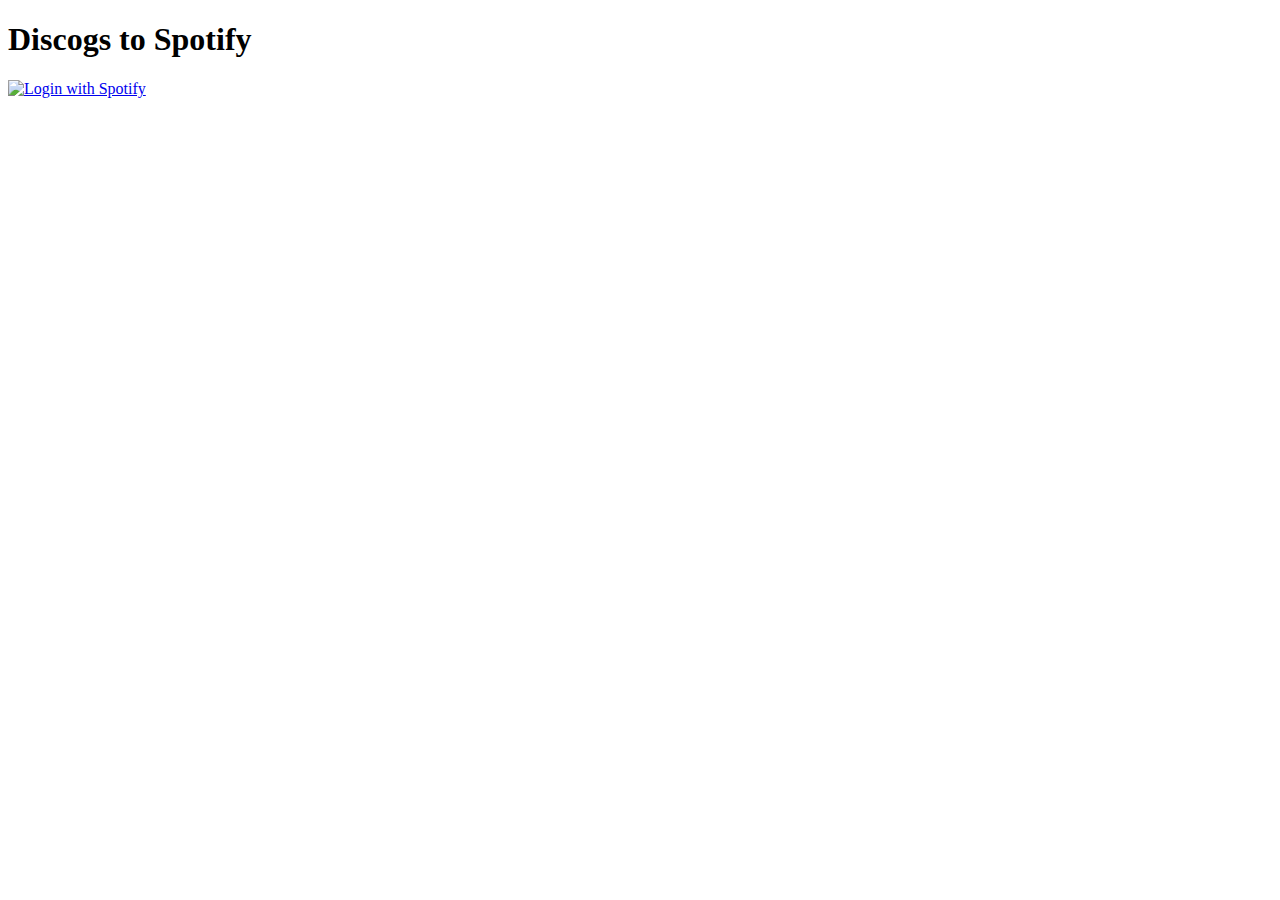
==== internal/server/templates/index.html @ 14364a16 "feat: htmx also on login" ====
<!DOCTYPE html>
<html lang="en">

<head>
    <meta charset="UTF-8">
    <meta name="viewport" content="width=device-width, initial-scale=1.0">
    <title>Discogs to Spotify</title>
    <script src="https://cdn.tailwindcss.com"></script>
    <script src="https://unpkg.com/htmx.org@2.0.0"></script>
    <style>
        .htmx-indicator {
            opacity: 0;
            transition: opacity 0.3s ease-in-out;
        }

        .htmx-request .htmx-indicator {
            opacity: 1;
        }
    </style>
</head>

<body class="bg-gray-200 p-10">
    <div class="max-w-xl mx-auto text-center">
        <h1 class="text-3xl mb-5 text-center">Discogs to Spotify</h1>
        <div class="flex justify-center h-screen">
            <a class="block" href="/auth/login">
                <img src="https://img.shields.io/badge/Login_with-Spotify-green?logo=spotify" alt="Login with Spotify">
            </a>
        </div>
    </div>
</body>

</html>
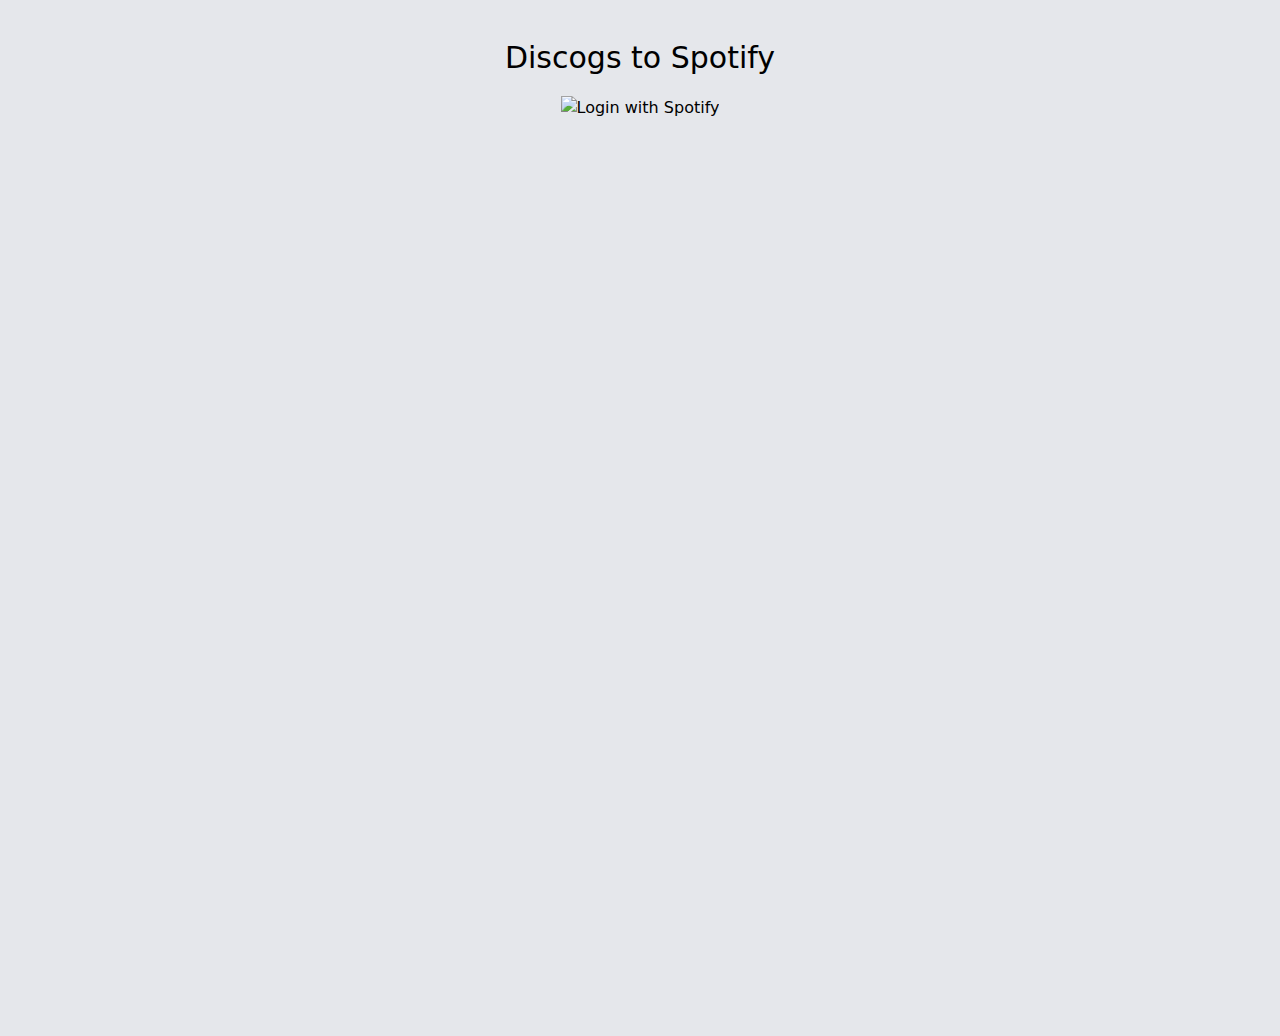
==== commit 2bc0edad: "chore: config tailwind for prod" ====
--- a/internal/server/templates/index.html
+++ b/internal/server/templates/index.html
@@ -4,8 +4,8 @@
 <head>
     <meta charset="UTF-8">
     <meta name="viewport" content="width=device-width, initial-scale=1.0">
+    <link rel="stylesheet" href="/static/css/output.css">
     <title>Discogs to Spotify</title>
-    <script src="https://cdn.tailwindcss.com"></script>
     <script src="https://unpkg.com/htmx.org@2.0.0"></script>
     <style>
         .htmx-indicator {
--- a/static/css/output.css
+++ b/static/css/output.css
@@ -0,0 +1 @@
+*,:after,:before{--tw-border-spacing-x:0;--tw-border-spacing-y:0;--tw-translate-x:0;--tw-translate-y:0;--tw-rotate:0;--tw-skew-x:0;--tw-skew-y:0;--tw-scale-x:1;--tw-scale-y:1;--tw-pan-x: ;--tw-pan-y: ;--tw-pinch-zoom: ;--tw-scroll-snap-strictness:proximity;--tw-gradient-from-position: ;--tw-gradient-via-position: ;--tw-gradient-to-position: ;--tw-ordinal: ;--tw-slashed-zero: ;--tw-numeric-figure: ;--tw-numeric-spacing: ;--tw-numeric-fraction: ;--tw-ring-inset: ;--tw-ring-offset-width:0px;--tw-ring-offset-color:#fff;--tw-ring-color:rgba(59,130,246,.5);--tw-ring-offset-shadow:0 0 #0000;--tw-ring-shadow:0 0 #0000;--tw-shadow:0 0 #0000;--tw-shadow-colored:0 0 #0000;--tw-blur: ;--tw-brightness: ;--tw-contrast: ;--tw-grayscale: ;--tw-hue-rotate: ;--tw-invert: ;--tw-saturate: ;--tw-sepia: ;--tw-drop-shadow: ;--tw-backdrop-blur: ;--tw-backdrop-brightness: ;--tw-backdrop-contrast: ;--tw-backdrop-grayscale: ;--tw-backdrop-hue-rotate: ;--tw-backdrop-invert: ;--tw-backdrop-opacity: ;--tw-backdrop-saturate: ;--tw-backdrop-sepia: ;--tw-contain-size: ;--tw-contain-layout: ;--tw-contain-paint: ;--tw-contain-style: }::backdrop{--tw-border-spacing-x:0;--tw-border-spacing-y:0;--tw-translate-x:0;--tw-translate-y:0;--tw-rotate:0;--tw-skew-x:0;--tw-skew-y:0;--tw-scale-x:1;--tw-scale-y:1;--tw-pan-x: ;--tw-pan-y: ;--tw-pinch-zoom: ;--tw-scroll-snap-strictness:proximity;--tw-gradient-from-position: ;--tw-gradient-via-position: ;--tw-gradient-to-position: ;--tw-ordinal: ;--tw-slashed-zero: ;--tw-numeric-figure: ;--tw-numeric-spacing: ;--tw-numeric-fraction: ;--tw-ring-inset: ;--tw-ring-offset-width:0px;--tw-ring-offset-color:#fff;--tw-ring-color:rgba(59,130,246,.5);--tw-ring-offset-shadow:0 0 #0000;--tw-ring-shadow:0 0 #0000;--tw-shadow:0 0 #0000;--tw-shadow-colored:0 0 #0000;--tw-blur: ;--tw-brightness: ;--tw-contrast: ;--tw-grayscale: ;--tw-hue-rotate: ;--tw-invert: ;--tw-saturate: ;--tw-sepia: ;--tw-drop-shadow: ;--tw-backdrop-blur: ;--tw-backdrop-brightness: ;--tw-backdrop-contrast: ;--tw-backdrop-grayscale: ;--tw-backdrop-hue-rotate: ;--tw-backdrop-invert: ;--tw-backdrop-opacity: ;--tw-backdrop-saturate: ;--tw-backdrop-sepia: ;--tw-contain-size: ;--tw-contain-layout: ;--tw-contain-paint: ;--tw-contain-style: }/*! tailwindcss v3.4.17 | MIT License | https://tailwindcss.com*/*,:after,:before{border:0 solid #e5e7eb;box-sizing:border-box}:after,:before{--tw-content:""}:host,html{line-height:1.5;-webkit-text-size-adjust:100%;font-family:ui-sans-serif,system-ui,sans-serif,Apple Color Emoji,Segoe UI Emoji,Segoe UI Symbol,Noto Color Emoji;font-feature-settings:normal;font-variation-settings:normal;-moz-tab-size:4;-o-tab-size:4;tab-size:4;-webkit-tap-highlight-color:transparent}body{line-height:inherit;margin:0}hr{border-top-width:1px;color:inherit;height:0}abbr:where([title]){-webkit-text-decoration:underline dotted;text-decoration:underline dotted}h1,h2,h3,h4,h5,h6{font-size:inherit;font-weight:inherit}a{color:inherit;text-decoration:inherit}b,strong{font-weight:bolder}code,kbd,pre,samp{font-family:ui-monospace,SFMono-Regular,Menlo,Monaco,Consolas,Liberation Mono,Courier New,monospace;font-feature-settings:normal;font-size:1em;font-variation-settings:normal}small{font-size:80%}sub,sup{font-size:75%;line-height:0;position:relative;vertical-align:baseline}sub{bottom:-.25em}sup{top:-.5em}table{border-collapse:collapse;border-color:inherit;text-indent:0}button,input,optgroup,select,textarea{color:inherit;font-family:inherit;font-feature-settings:inherit;font-size:100%;font-variation-settings:inherit;font-weight:inherit;letter-spacing:inherit;line-height:inherit;margin:0;padding:0}button,select{text-transform:none}button,input:where([type=button]),input:where([type=reset]),input:where([type=submit]){-webkit-appearance:button;background-color:transparent;background-image:none}:-moz-focusring{outline:auto}:-moz-ui-invalid{box-shadow:none}progress{vertical-align:baseline}::-webkit-inner-spin-button,::-webkit-outer-spin-button{height:auto}[type=search]{-webkit-appearance:textfield;outline-offset:-2px}::-webkit-search-decoration{-webkit-appearance:none}::-webkit-file-upload-button{-webkit-appearance:button;font:inherit}summary{display:list-item}blockquote,dd,dl,figure,h1,h2,h3,h4,h5,h6,hr,p,pre{margin:0}fieldset{margin:0}fieldset,legend{padding:0}menu,ol,ul{list-style:none;margin:0;padding:0}dialog{padding:0}textarea{resize:vertical}input::-moz-placeholder,textarea::-moz-placeholder{color:#9ca3af;opacity:1}input::placeholder,textarea::placeholder{color:#9ca3af;opacity:1}[role=button],button{cursor:pointer}:disabled{cursor:default}audio,canvas,embed,iframe,img,object,svg,video{display:block;vertical-align:middle}img,video{height:auto;max-width:100%}[hidden]:where(:not([hidden=until-found])){display:none}.sr-only{height:1px;margin:-1px;overflow:hidden;padding:0;position:absolute;width:1px;clip:rect(0,0,0,0);border-width:0;white-space:nowrap}.mx-auto{margin-left:auto;margin-right:auto}.my-2{margin-bottom:.5rem;margin-top:.5rem}.mb-4{margin-bottom:1rem}.mb-5{margin-bottom:1.25rem}.ml-2{margin-left:.5rem}.mt-2{margin-top:.5rem}.mt-4{margin-top:1rem}.block{display:block}.flex{display:flex}.hidden{display:none}.h-screen{height:100vh}.w-full{width:100%}.max-w-lg{max-width:32rem}.max-w-sm{max-width:24rem}.max-w-xl{max-width:36rem}.items-center{align-items:center}.justify-center{justify-content:center}.rounded-lg{border-radius:.5rem}.rounded-l{border-bottom-left-radius:.25rem;border-top-left-radius:.25rem}.rounded-r{border-bottom-right-radius:.25rem;border-top-right-radius:.25rem}.border{border-width:1px}.bg-blue-500{--tw-bg-opacity:1;background-color:rgb(59 130 246/var(--tw-bg-opacity,1))}.bg-gray-200{--tw-bg-opacity:1;background-color:rgb(229 231 235/var(--tw-bg-opacity,1))}.bg-red-100{--tw-bg-opacity:1;background-color:rgb(254 226 226/var(--tw-bg-opacity,1))}.bg-white{--tw-bg-opacity:1;background-color:rgb(255 255 255/var(--tw-bg-opacity,1))}.p-10{padding:2.5rem}.p-2{padding:.5rem}.p-5{padding:1.25rem}.text-center{text-align:center}.text-3xl{font-size:1.875rem;line-height:2.25rem}.text-xl{font-size:1.25rem;line-height:1.75rem}.font-semibold{font-weight:600}.text-blue-500{--tw-text-opacity:1;color:rgb(59 130 246/var(--tw-text-opacity,1))}.text-red-700{--tw-text-opacity:1;color:rgb(185 28 28/var(--tw-text-opacity,1))}.text-white{--tw-text-opacity:1;color:rgb(255 255 255/var(--tw-text-opacity,1))}.underline{text-decoration-line:underline}.shadow-md{--tw-shadow:0 4px 6px -1px rgba(0,0,0,.1),0 2px 4px -2px rgba(0,0,0,.1);--tw-shadow-colored:0 4px 6px -1px var(--tw-shadow-color),0 2px 4px -2px var(--tw-shadow-color);box-shadow:var(--tw-ring-offset-shadow,0 0 #0000),var(--tw-ring-shadow,0 0 #0000),var(--tw-shadow)}.transition{transition-duration:.15s;transition-property:color,background-color,border-color,text-decoration-color,fill,stroke,opacity,box-shadow,transform,filter,-webkit-backdrop-filter;transition-property:color,background-color,border-color,text-decoration-color,fill,stroke,opacity,box-shadow,transform,filter,backdrop-filter;transition-property:color,background-color,border-color,text-decoration-color,fill,stroke,opacity,box-shadow,transform,filter,backdrop-filter,-webkit-backdrop-filter;transition-timing-function:cubic-bezier(.4,0,.2,1)}.disabled\:cursor-not-allowed:disabled{cursor:not-allowed}.disabled\:bg-gray-400:disabled{--tw-bg-opacity:1;background-color:rgb(156 163 175/var(--tw-bg-opacity,1))}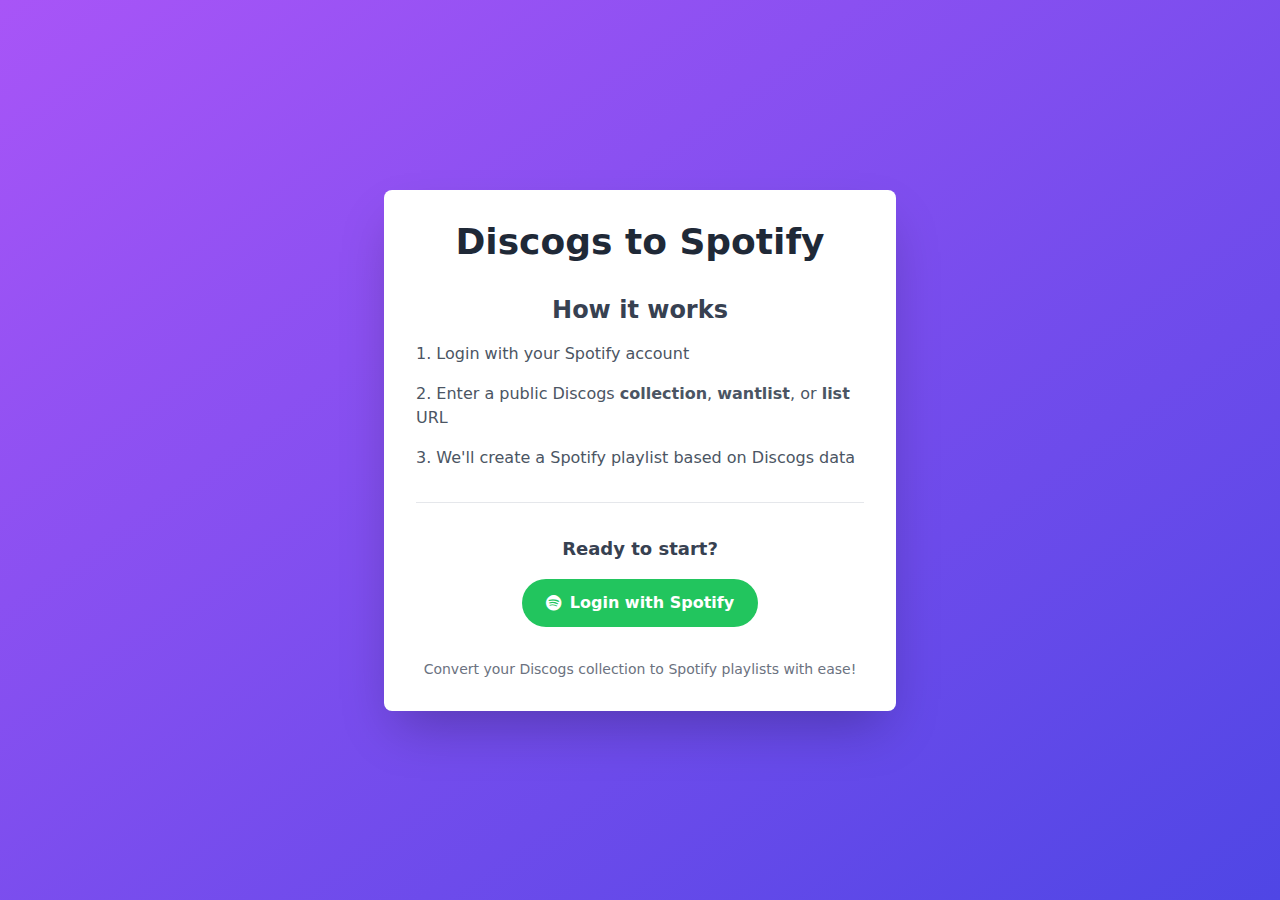
==== commit 25436b24: "wip: improve ui" ====
--- a/internal/server/templates/index.html
+++ b/internal/server/templates/index.html
@@ -1,33 +1,37 @@
 <!DOCTYPE html>
 <html lang="en">
-
 <head>
     <meta charset="UTF-8">
     <meta name="viewport" content="width=device-width, initial-scale=1.0">
+    <title>Discogs to Spotify Converter - Get Started</title>
     <link rel="stylesheet" href="/static/css/output.css">
-    <title>Discogs to Spotify</title>
-    <script src="https://unpkg.com/htmx.org@2.0.0"></script>
-    <style>
-        .htmx-indicator {
-            opacity: 0;
-            transition: opacity 0.3s ease-in-out;
-        }
+    <link href="https://cdnjs.cloudflare.com/ajax/libs/font-awesome/6.0.0-beta3/css/all.min.css" rel="stylesheet">
+</head>
+<body class="bg-gradient-to-br from-purple-500 to-indigo-600 min-h-screen flex items-center justify-center p-4">
+    <div class="bg-white rounded-lg shadow-2xl p-8 max-w-lg w-full">
+        <h1 class="text-4xl font-bold text-center mb-8 text-gray-800">Discogs to Spotify</h1>
+        <div class="space-y-8">
+            <div class="text-center">
+                <h2 class="text-2xl font-semibold mb-4 text-gray-700">How it works</h2>
+                <ol class="list-decimal list-inside text-left space-y-4 text-gray-600">
+                    <li>Login with your Spotify account</li>
+                    <li>Enter a public Discogs <b>collection</b>, <b>wantlist</b>, or <b>list</b> URL</li>
+                    <li>We'll create a Spotify playlist based on Discogs data</li>
+                </ol>
+            </div>
 
-        .htmx-request .htmx-indicator {
-            opacity: 1;
-        }
-    </style>
-</head>
+            <div class="border-t border-gray-200 pt-8 text-center">
+                <p class="text-lg font-semibold mb-4 text-gray-700">Ready to start?</p>
+                <a href="/auth/login" class="inline-flex items-center px-6 py-3 bg-green-500 text-white font-semibold rounded-full hover:bg-green-600 transition duration-300">
+                    <i class="fab fa-spotify mr-2"></i>
+                    Login with Spotify
+                </a>
+            </div>
+        </div>
 
-<body class="bg-gray-200 p-10">
-    <div class="max-w-xl mx-auto text-center">
-        <h1 class="text-3xl mb-5 text-center">Discogs to Spotify</h1>
-        <div class="flex justify-center h-screen">
-            <a class="block" href="/auth/login">
-                <img src="https://img.shields.io/badge/Login_with-Spotify-green?logo=spotify" alt="Login with Spotify">
-            </a>
+        <div class="mt-8 text-center text-sm text-gray-500">
+            <p>Convert your Discogs collection to Spotify playlists with ease!</p>
         </div>
     </div>
 </body>
-
 </html>--- a/static/css/output.css
+++ b/static/css/output.css
@@ -1 +1 @@
-*,:after,:before{--tw-border-spacing-x:0;--tw-border-spacing-y:0;--tw-translate-x:0;--tw-translate-y:0;--tw-rotate:0;--tw-skew-x:0;--tw-skew-y:0;--tw-scale-x:1;--tw-scale-y:1;--tw-pan-x: ;--tw-pan-y: ;--tw-pinch-zoom: ;--tw-scroll-snap-strictness:proximity;--tw-gradient-from-position: ;--tw-gradient-via-position: ;--tw-gradient-to-position: ;--tw-ordinal: ;--tw-slashed-zero: ;--tw-numeric-figure: ;--tw-numeric-spacing: ;--tw-numeric-fraction: ;--tw-ring-inset: ;--tw-ring-offset-width:0px;--tw-ring-offset-color:#fff;--tw-ring-color:rgba(59,130,246,.5);--tw-ring-offset-shadow:0 0 #0000;--tw-ring-shadow:0 0 #0000;--tw-shadow:0 0 #0000;--tw-shadow-colored:0 0 #0000;--tw-blur: ;--tw-brightness: ;--tw-contrast: ;--tw-grayscale: ;--tw-hue-rotate: ;--tw-invert: ;--tw-saturate: ;--tw-sepia: ;--tw-drop-shadow: ;--tw-backdrop-blur: ;--tw-backdrop-brightness: ;--tw-backdrop-contrast: ;--tw-backdrop-grayscale: ;--tw-backdrop-hue-rotate: ;--tw-backdrop-invert: ;--tw-backdrop-opacity: ;--tw-backdrop-saturate: ;--tw-backdrop-sepia: ;--tw-contain-size: ;--tw-contain-layout: ;--tw-contain-paint: ;--tw-contain-style: }::backdrop{--tw-border-spacing-x:0;--tw-border-spacing-y:0;--tw-translate-x:0;--tw-translate-y:0;--tw-rotate:0;--tw-skew-x:0;--tw-skew-y:0;--tw-scale-x:1;--tw-scale-y:1;--tw-pan-x: ;--tw-pan-y: ;--tw-pinch-zoom: ;--tw-scroll-snap-strictness:proximity;--tw-gradient-from-position: ;--tw-gradient-via-position: ;--tw-gradient-to-position: ;--tw-ordinal: ;--tw-slashed-zero: ;--tw-numeric-figure: ;--tw-numeric-spacing: ;--tw-numeric-fraction: ;--tw-ring-inset: ;--tw-ring-offset-width:0px;--tw-ring-offset-color:#fff;--tw-ring-color:rgba(59,130,246,.5);--tw-ring-offset-shadow:0 0 #0000;--tw-ring-shadow:0 0 #0000;--tw-shadow:0 0 #0000;--tw-shadow-colored:0 0 #0000;--tw-blur: ;--tw-brightness: ;--tw-contrast: ;--tw-grayscale: ;--tw-hue-rotate: ;--tw-invert: ;--tw-saturate: ;--tw-sepia: ;--tw-drop-shadow: ;--tw-backdrop-blur: ;--tw-backdrop-brightness: ;--tw-backdrop-contrast: ;--tw-backdrop-grayscale: ;--tw-backdrop-hue-rotate: ;--tw-backdrop-invert: ;--tw-backdrop-opacity: ;--tw-backdrop-saturate: ;--tw-backdrop-sepia: ;--tw-contain-size: ;--tw-contain-layout: ;--tw-contain-paint: ;--tw-contain-style: }/*! tailwindcss v3.4.17 | MIT License | https://tailwindcss.com*/*,:after,:before{border:0 solid #e5e7eb;box-sizing:border-box}:after,:before{--tw-content:""}:host,html{line-height:1.5;-webkit-text-size-adjust:100%;font-family:ui-sans-serif,system-ui,sans-serif,Apple Color Emoji,Segoe UI Emoji,Segoe UI Symbol,Noto Color Emoji;font-feature-settings:normal;font-variation-settings:normal;-moz-tab-size:4;-o-tab-size:4;tab-size:4;-webkit-tap-highlight-color:transparent}body{line-height:inherit;margin:0}hr{border-top-width:1px;color:inherit;height:0}abbr:where([title]){-webkit-text-decoration:underline dotted;text-decoration:underline dotted}h1,h2,h3,h4,h5,h6{font-size:inherit;font-weight:inherit}a{color:inherit;text-decoration:inherit}b,strong{font-weight:bolder}code,kbd,pre,samp{font-family:ui-monospace,SFMono-Regular,Menlo,Monaco,Consolas,Liberation Mono,Courier New,monospace;font-feature-settings:normal;font-size:1em;font-variation-settings:normal}small{font-size:80%}sub,sup{font-size:75%;line-height:0;position:relative;vertical-align:baseline}sub{bottom:-.25em}sup{top:-.5em}table{border-collapse:collapse;border-color:inherit;text-indent:0}button,input,optgroup,select,textarea{color:inherit;font-family:inherit;font-feature-settings:inherit;font-size:100%;font-variation-settings:inherit;font-weight:inherit;letter-spacing:inherit;line-height:inherit;margin:0;padding:0}button,select{text-transform:none}button,input:where([type=button]),input:where([type=reset]),input:where([type=submit]){-webkit-appearance:button;background-color:transparent;background-image:none}:-moz-focusring{outline:auto}:-moz-ui-invalid{box-shadow:none}progress{vertical-align:baseline}::-webkit-inner-spin-button,::-webkit-outer-spin-button{height:auto}[type=search]{-webkit-appearance:textfield;outline-offset:-2px}::-webkit-search-decoration{-webkit-appearance:none}::-webkit-file-upload-button{-webkit-appearance:button;font:inherit}summary{display:list-item}blockquote,dd,dl,figure,h1,h2,h3,h4,h5,h6,hr,p,pre{margin:0}fieldset{margin:0}fieldset,legend{padding:0}menu,ol,ul{list-style:none;margin:0;padding:0}dialog{padding:0}textarea{resize:vertical}input::-moz-placeholder,textarea::-moz-placeholder{color:#9ca3af;opacity:1}input::placeholder,textarea::placeholder{color:#9ca3af;opacity:1}[role=button],button{cursor:pointer}:disabled{cursor:default}audio,canvas,embed,iframe,img,object,svg,video{display:block;vertical-align:middle}img,video{height:auto;max-width:100%}[hidden]:where(:not([hidden=until-found])){display:none}.sr-only{height:1px;margin:-1px;overflow:hidden;padding:0;position:absolute;width:1px;clip:rect(0,0,0,0);border-width:0;white-space:nowrap}.mx-auto{margin-left:auto;margin-right:auto}.my-2{margin-bottom:.5rem;margin-top:.5rem}.mb-4{margin-bottom:1rem}.mb-5{margin-bottom:1.25rem}.ml-2{margin-left:.5rem}.mt-2{margin-top:.5rem}.mt-4{margin-top:1rem}.block{display:block}.flex{display:flex}.hidden{display:none}.h-screen{height:100vh}.w-full{width:100%}.max-w-lg{max-width:32rem}.max-w-sm{max-width:24rem}.max-w-xl{max-width:36rem}.items-center{align-items:center}.justify-center{justify-content:center}.rounded-lg{border-radius:.5rem}.rounded-l{border-bottom-left-radius:.25rem;border-top-left-radius:.25rem}.rounded-r{border-bottom-right-radius:.25rem;border-top-right-radius:.25rem}.border{border-width:1px}.bg-blue-500{--tw-bg-opacity:1;background-color:rgb(59 130 246/var(--tw-bg-opacity,1))}.bg-gray-200{--tw-bg-opacity:1;background-color:rgb(229 231 235/var(--tw-bg-opacity,1))}.bg-red-100{--tw-bg-opacity:1;background-color:rgb(254 226 226/var(--tw-bg-opacity,1))}.bg-white{--tw-bg-opacity:1;background-color:rgb(255 255 255/var(--tw-bg-opacity,1))}.p-10{padding:2.5rem}.p-2{padding:.5rem}.p-5{padding:1.25rem}.text-center{text-align:center}.text-3xl{font-size:1.875rem;line-height:2.25rem}.text-xl{font-size:1.25rem;line-height:1.75rem}.font-semibold{font-weight:600}.text-blue-500{--tw-text-opacity:1;color:rgb(59 130 246/var(--tw-text-opacity,1))}.text-red-700{--tw-text-opacity:1;color:rgb(185 28 28/var(--tw-text-opacity,1))}.text-white{--tw-text-opacity:1;color:rgb(255 255 255/var(--tw-text-opacity,1))}.underline{text-decoration-line:underline}.shadow-md{--tw-shadow:0 4px 6px -1px rgba(0,0,0,.1),0 2px 4px -2px rgba(0,0,0,.1);--tw-shadow-colored:0 4px 6px -1px var(--tw-shadow-color),0 2px 4px -2px var(--tw-shadow-color);box-shadow:var(--tw-ring-offset-shadow,0 0 #0000),var(--tw-ring-shadow,0 0 #0000),var(--tw-shadow)}.transition{transition-duration:.15s;transition-property:color,background-color,border-color,text-decoration-color,fill,stroke,opacity,box-shadow,transform,filter,-webkit-backdrop-filter;transition-property:color,background-color,border-color,text-decoration-color,fill,stroke,opacity,box-shadow,transform,filter,backdrop-filter;transition-property:color,background-color,border-color,text-decoration-color,fill,stroke,opacity,box-shadow,transform,filter,backdrop-filter,-webkit-backdrop-filter;transition-timing-function:cubic-bezier(.4,0,.2,1)}.disabled\:cursor-not-allowed:disabled{cursor:not-allowed}.disabled\:bg-gray-400:disabled{--tw-bg-opacity:1;background-color:rgb(156 163 175/var(--tw-bg-opacity,1))}+*,:after,:before{--tw-border-spacing-x:0;--tw-border-spacing-y:0;--tw-translate-x:0;--tw-translate-y:0;--tw-rotate:0;--tw-skew-x:0;--tw-skew-y:0;--tw-scale-x:1;--tw-scale-y:1;--tw-pan-x: ;--tw-pan-y: ;--tw-pinch-zoom: ;--tw-scroll-snap-strictness:proximity;--tw-gradient-from-position: ;--tw-gradient-via-position: ;--tw-gradient-to-position: ;--tw-ordinal: ;--tw-slashed-zero: ;--tw-numeric-figure: ;--tw-numeric-spacing: ;--tw-numeric-fraction: ;--tw-ring-inset: ;--tw-ring-offset-width:0px;--tw-ring-offset-color:#fff;--tw-ring-color:rgba(59,130,246,.5);--tw-ring-offset-shadow:0 0 #0000;--tw-ring-shadow:0 0 #0000;--tw-shadow:0 0 #0000;--tw-shadow-colored:0 0 #0000;--tw-blur: ;--tw-brightness: ;--tw-contrast: ;--tw-grayscale: ;--tw-hue-rotate: ;--tw-invert: ;--tw-saturate: ;--tw-sepia: ;--tw-drop-shadow: ;--tw-backdrop-blur: ;--tw-backdrop-brightness: ;--tw-backdrop-contrast: ;--tw-backdrop-grayscale: ;--tw-backdrop-hue-rotate: ;--tw-backdrop-invert: ;--tw-backdrop-opacity: ;--tw-backdrop-saturate: ;--tw-backdrop-sepia: ;--tw-contain-size: ;--tw-contain-layout: ;--tw-contain-paint: ;--tw-contain-style: }::backdrop{--tw-border-spacing-x:0;--tw-border-spacing-y:0;--tw-translate-x:0;--tw-translate-y:0;--tw-rotate:0;--tw-skew-x:0;--tw-skew-y:0;--tw-scale-x:1;--tw-scale-y:1;--tw-pan-x: ;--tw-pan-y: ;--tw-pinch-zoom: ;--tw-scroll-snap-strictness:proximity;--tw-gradient-from-position: ;--tw-gradient-via-position: ;--tw-gradient-to-position: ;--tw-ordinal: ;--tw-slashed-zero: ;--tw-numeric-figure: ;--tw-numeric-spacing: ;--tw-numeric-fraction: ;--tw-ring-inset: ;--tw-ring-offset-width:0px;--tw-ring-offset-color:#fff;--tw-ring-color:rgba(59,130,246,.5);--tw-ring-offset-shadow:0 0 #0000;--tw-ring-shadow:0 0 #0000;--tw-shadow:0 0 #0000;--tw-shadow-colored:0 0 #0000;--tw-blur: ;--tw-brightness: ;--tw-contrast: ;--tw-grayscale: ;--tw-hue-rotate: ;--tw-invert: ;--tw-saturate: ;--tw-sepia: ;--tw-drop-shadow: ;--tw-backdrop-blur: ;--tw-backdrop-brightness: ;--tw-backdrop-contrast: ;--tw-backdrop-grayscale: ;--tw-backdrop-hue-rotate: ;--tw-backdrop-invert: ;--tw-backdrop-opacity: ;--tw-backdrop-saturate: ;--tw-backdrop-sepia: ;--tw-contain-size: ;--tw-contain-layout: ;--tw-contain-paint: ;--tw-contain-style: }/*! tailwindcss v3.4.17 | MIT License | https://tailwindcss.com*/*,:after,:before{border:0 solid #e5e7eb;box-sizing:border-box}:after,:before{--tw-content:""}:host,html{line-height:1.5;-webkit-text-size-adjust:100%;font-family:ui-sans-serif,system-ui,sans-serif,Apple Color Emoji,Segoe UI Emoji,Segoe UI Symbol,Noto Color Emoji;font-feature-settings:normal;font-variation-settings:normal;-moz-tab-size:4;-o-tab-size:4;tab-size:4;-webkit-tap-highlight-color:transparent}body{line-height:inherit;margin:0}hr{border-top-width:1px;color:inherit;height:0}abbr:where([title]){-webkit-text-decoration:underline dotted;text-decoration:underline dotted}h1,h2,h3,h4,h5,h6{font-size:inherit;font-weight:inherit}a{color:inherit;text-decoration:inherit}b,strong{font-weight:bolder}code,kbd,pre,samp{font-family:ui-monospace,SFMono-Regular,Menlo,Monaco,Consolas,Liberation Mono,Courier New,monospace;font-feature-settings:normal;font-size:1em;font-variation-settings:normal}small{font-size:80%}sub,sup{font-size:75%;line-height:0;position:relative;vertical-align:baseline}sub{bottom:-.25em}sup{top:-.5em}table{border-collapse:collapse;border-color:inherit;text-indent:0}button,input,optgroup,select,textarea{color:inherit;font-family:inherit;font-feature-settings:inherit;font-size:100%;font-variation-settings:inherit;font-weight:inherit;letter-spacing:inherit;line-height:inherit;margin:0;padding:0}button,select{text-transform:none}button,input:where([type=button]),input:where([type=reset]),input:where([type=submit]){-webkit-appearance:button;background-color:transparent;background-image:none}:-moz-focusring{outline:auto}:-moz-ui-invalid{box-shadow:none}progress{vertical-align:baseline}::-webkit-inner-spin-button,::-webkit-outer-spin-button{height:auto}[type=search]{-webkit-appearance:textfield;outline-offset:-2px}::-webkit-search-decoration{-webkit-appearance:none}::-webkit-file-upload-button{-webkit-appearance:button;font:inherit}summary{display:list-item}blockquote,dd,dl,figure,h1,h2,h3,h4,h5,h6,hr,p,pre{margin:0}fieldset{margin:0}fieldset,legend{padding:0}menu,ol,ul{list-style:none;margin:0;padding:0}dialog{padding:0}textarea{resize:vertical}input::-moz-placeholder,textarea::-moz-placeholder{color:#9ca3af;opacity:1}input::placeholder,textarea::placeholder{color:#9ca3af;opacity:1}[role=button],button{cursor:pointer}:disabled{cursor:default}audio,canvas,embed,iframe,img,object,svg,video{display:block;vertical-align:middle}img,video{height:auto;max-width:100%}[hidden]:where(:not([hidden=until-found])){display:none}.sr-only{height:1px;margin:-1px;overflow:hidden;padding:0;position:absolute;width:1px;clip:rect(0,0,0,0);border-width:0;white-space:nowrap}.absolute{position:absolute}.relative{position:relative}.right-2{right:.5rem}.top-2{top:.5rem}.mx-auto{margin-left:auto;margin-right:auto}.my-2{margin-bottom:.5rem;margin-top:.5rem}.mb-4{margin-bottom:1rem}.mb-5{margin-bottom:1.25rem}.mb-8{margin-bottom:2rem}.ml-2{margin-left:.5rem}.mr-1{margin-right:.25rem}.mr-2{margin-right:.5rem}.mt-2{margin-top:.5rem}.mt-4{margin-top:1rem}.mt-8{margin-top:2rem}.block{display:block}.flex{display:flex}.inline-flex{display:inline-flex}.hidden{display:none}.h-screen{height:100vh}.min-h-screen{min-height:100vh}.w-full{width:100%}.max-w-lg{max-width:32rem}.max-w-md{max-width:28rem}.max-w-sm{max-width:24rem}.max-w-xl{max-width:36rem}.list-inside{list-style-position:inside}.list-decimal{list-style-type:decimal}.items-center{align-items:center}.justify-center{justify-content:center}.space-x-6>:not([hidden])~:not([hidden]){--tw-space-x-reverse:0;margin-left:calc(1.5rem*(1 - var(--tw-space-x-reverse)));margin-right:calc(1.5rem*var(--tw-space-x-reverse))}.space-y-4>:not([hidden])~:not([hidden]){--tw-space-y-reverse:0;margin-bottom:calc(1rem*var(--tw-space-y-reverse));margin-top:calc(1rem*(1 - var(--tw-space-y-reverse)))}.space-y-8>:not([hidden])~:not([hidden]){--tw-space-y-reverse:0;margin-bottom:calc(2rem*var(--tw-space-y-reverse));margin-top:calc(2rem*(1 - var(--tw-space-y-reverse)))}.rounded-full{border-radius:9999px}.rounded-lg{border-radius:.5rem}.rounded-md{border-radius:.375rem}.rounded-l{border-bottom-left-radius:.25rem;border-top-left-radius:.25rem}.rounded-r{border-bottom-right-radius:.25rem;border-top-right-radius:.25rem}.border{border-width:1px}.border-t{border-top-width:1px}.border-gray-200{--tw-border-opacity:1;border-color:rgb(229 231 235/var(--tw-border-opacity,1))}.border-gray-300{--tw-border-opacity:1;border-color:rgb(209 213 219/var(--tw-border-opacity,1))}.bg-blue-500{--tw-bg-opacity:1;background-color:rgb(59 130 246/var(--tw-bg-opacity,1))}.bg-gray-200{--tw-bg-opacity:1;background-color:rgb(229 231 235/var(--tw-bg-opacity,1))}.bg-green-100{--tw-bg-opacity:1;background-color:rgb(220 252 231/var(--tw-bg-opacity,1))}.bg-green-500{--tw-bg-opacity:1;background-color:rgb(34 197 94/var(--tw-bg-opacity,1))}.bg-red-100{--tw-bg-opacity:1;background-color:rgb(254 226 226/var(--tw-bg-opacity,1))}.bg-white{--tw-bg-opacity:1;background-color:rgb(255 255 255/var(--tw-bg-opacity,1))}.bg-gradient-to-br{background-image:linear-gradient(to bottom right,var(--tw-gradient-stops))}.from-purple-500{--tw-gradient-from:#a855f7 var(--tw-gradient-from-position);--tw-gradient-to:rgba(168,85,247,0) var(--tw-gradient-to-position);--tw-gradient-stops:var(--tw-gradient-from),var(--tw-gradient-to)}.to-indigo-600{--tw-gradient-to:#4f46e5 var(--tw-gradient-to-position)}.p-10{padding:2.5rem}.p-2{padding:.5rem}.p-4{padding:1rem}.p-5{padding:1.25rem}.p-8{padding:2rem}.px-4{padding-left:1rem;padding-right:1rem}.px-6{padding-left:1.5rem;padding-right:1.5rem}.py-2{padding-bottom:.5rem;padding-top:.5rem}.py-3{padding-bottom:.75rem;padding-top:.75rem}.pt-8{padding-top:2rem}.text-left{text-align:left}.text-center{text-align:center}.text-2xl{font-size:1.5rem;line-height:2rem}.text-3xl{font-size:1.875rem;line-height:2.25rem}.text-4xl{font-size:2.25rem;line-height:2.5rem}.text-lg{font-size:1.125rem;line-height:1.75rem}.text-sm{font-size:.875rem;line-height:1.25rem}.text-xl{font-size:1.25rem;line-height:1.75rem}.font-bold{font-weight:700}.font-semibold{font-weight:600}.text-blue-500{--tw-text-opacity:1;color:rgb(59 130 246/var(--tw-text-opacity,1))}.text-gray-500{--tw-text-opacity:1;color:rgb(107 114 128/var(--tw-text-opacity,1))}.text-gray-600{--tw-text-opacity:1;color:rgb(75 85 99/var(--tw-text-opacity,1))}.text-gray-700{--tw-text-opacity:1;color:rgb(55 65 81/var(--tw-text-opacity,1))}.text-gray-800{--tw-text-opacity:1;color:rgb(31 41 55/var(--tw-text-opacity,1))}.text-green-700{--tw-text-opacity:1;color:rgb(21 128 61/var(--tw-text-opacity,1))}.text-purple-500{--tw-text-opacity:1;color:rgb(168 85 247/var(--tw-text-opacity,1))}.text-red-700{--tw-text-opacity:1;color:rgb(185 28 28/var(--tw-text-opacity,1))}.text-white{--tw-text-opacity:1;color:rgb(255 255 255/var(--tw-text-opacity,1))}.underline{text-decoration-line:underline}.shadow-2xl{--tw-shadow:0 25px 50px -12px rgba(0,0,0,.25);--tw-shadow-colored:0 25px 50px -12px var(--tw-shadow-color)}.shadow-2xl,.shadow-md{box-shadow:var(--tw-ring-offset-shadow,0 0 #0000),var(--tw-ring-shadow,0 0 #0000),var(--tw-shadow)}.shadow-md{--tw-shadow:0 4px 6px -1px rgba(0,0,0,.1),0 2px 4px -2px rgba(0,0,0,.1);--tw-shadow-colored:0 4px 6px -1px var(--tw-shadow-color),0 2px 4px -2px var(--tw-shadow-color)}.transition{transition-duration:.15s;transition-property:color,background-color,border-color,text-decoration-color,fill,stroke,opacity,box-shadow,transform,filter,-webkit-backdrop-filter;transition-property:color,background-color,border-color,text-decoration-color,fill,stroke,opacity,box-shadow,transform,filter,backdrop-filter;transition-property:color,background-color,border-color,text-decoration-color,fill,stroke,opacity,box-shadow,transform,filter,backdrop-filter,-webkit-backdrop-filter;transition-timing-function:cubic-bezier(.4,0,.2,1)}.duration-300{transition-duration:.3s}.hover\:bg-green-600:hover{--tw-bg-opacity:1;background-color:rgb(22 163 74/var(--tw-bg-opacity,1))}.hover\:text-purple-600:hover{--tw-text-opacity:1;color:rgb(147 51 234/var(--tw-text-opacity,1))}.focus\:outline-none:focus{outline:2px solid transparent;outline-offset:2px}.focus\:ring-2:focus{--tw-ring-offset-shadow:var(--tw-ring-inset) 0 0 0 var(--tw-ring-offset-width) var(--tw-ring-offset-color);--tw-ring-shadow:var(--tw-ring-inset) 0 0 0 calc(2px + var(--tw-ring-offset-width)) var(--tw-ring-color);box-shadow:var(--tw-ring-offset-shadow),var(--tw-ring-shadow),var(--tw-shadow,0 0 #0000)}.focus\:ring-purple-500:focus{--tw-ring-opacity:1;--tw-ring-color:rgb(168 85 247/var(--tw-ring-opacity,1))}.disabled\:cursor-not-allowed:disabled{cursor:not-allowed}.disabled\:bg-gray-400:disabled{--tw-bg-opacity:1;background-color:rgb(156 163 175/var(--tw-bg-opacity,1))}